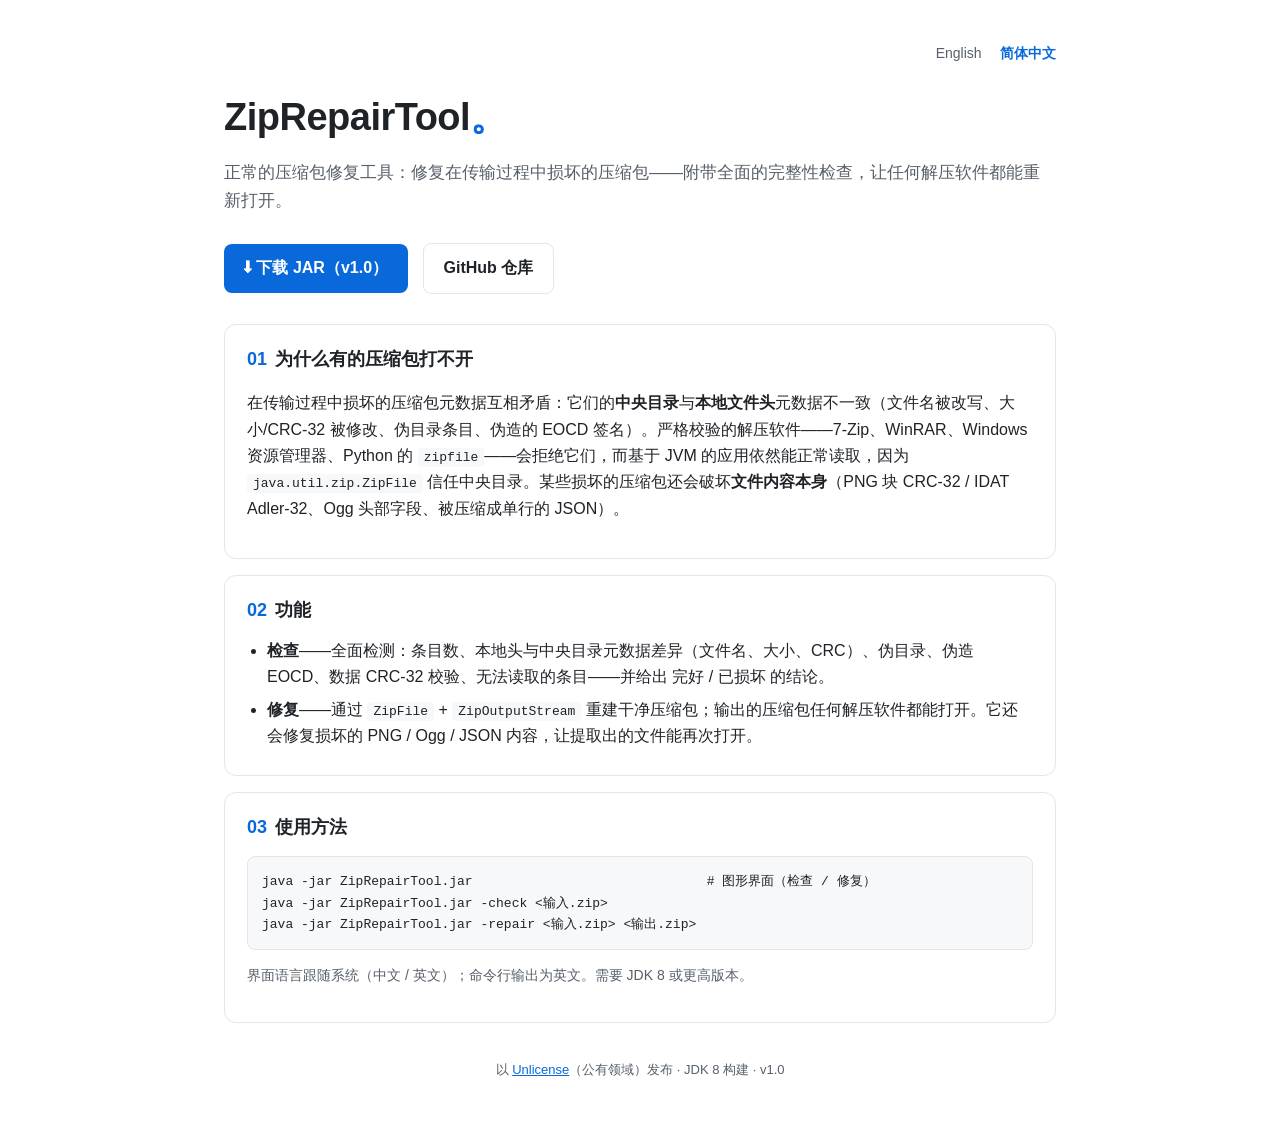
==== docs/index_zh.html @ 423a3acc "Initial release v1.0: general ZIP repair tool" ====
<!DOCTYPE html>
<html lang="zh-CN">
<head>
<meta charset="UTF-8">
<meta name="viewport" content="width=device-width, initial-scale=1.0">
<title>ZipRepairTool</title>
<link rel="stylesheet" href="style.css">
<script src="app.js" defer></script>
</head>
<body>
<div class="wrap">
  <div class="lang">
    <a href="index.html">English</a>
    <a href="index_zh.html" class="active">简体中文</a>
  </div>

  <h1>ZipRepairTool<span class="dot">。</span></h1>
  <p class="sub">正常的压缩包修复工具：修复在传输过程中损坏的压缩包——附带全面的完整性检查，让任何解压软件都能重新打开。</p>

  <div class="btn-row">
    <a class="btn" data-download href="https://github.com/848488489-ff/ZipRepairTool/releases/download/v1.0/ZipRepairTool.jar">&#11015; 下载 JAR（v1.0）</a>
    <a class="btn ghost" href="https://github.com/848488489-ff/ZipRepairTool">GitHub 仓库</a>
  </div>

  <div class="card">
    <h2><span class="n">01</span>为什么有的压缩包打不开</h2>
    <p>在传输过程中损坏的压缩包元数据互相矛盾：它们的<b>中央目录</b>与<b>本地文件头</b>元数据不一致（文件名被改写、大小/CRC-32 被修改、伪目录条目、伪造的 EOCD 签名）。严格校验的解压软件——7-Zip、WinRAR、Windows 资源管理器、Python 的 <code>zipfile</code>——会拒绝它们，而基于 JVM 的应用依然能正常读取，因为 <code>java.util.zip.ZipFile</code> 信任中央目录。某些损坏的压缩包还会破坏<b>文件内容本身</b>（PNG 块 CRC-32 / IDAT Adler-32、Ogg 头部字段、被压缩成单行的 JSON）。</p>
  </div>

  <div class="card">
    <h2><span class="n">02</span>功能</h2>
    <ul>
      <li><b>检查</b>——全面检测：条目数、本地头与中央目录元数据差异（文件名、大小、CRC）、伪目录、伪造 EOCD、数据 CRC-32 校验、无法读取的条目——并给出 完好 / 已损坏 的结论。</li>
      <li><b>修复</b>——通过 <code>ZipFile</code> + <code>ZipOutputStream</code> 重建干净压缩包；输出的压缩包任何解压软件都能打开。它还会修复损坏的 PNG / Ogg / JSON 内容，让提取出的文件能再次打开。</li>
    </ul>
  </div>

  <div class="card">
    <h2><span class="n">03</span>使用方法</h2>
    <pre><code>java -jar ZipRepairTool.jar                              # 图形界面（检查 / 修复）
java -jar ZipRepairTool.jar -check &lt;输入.zip&gt;
java -jar ZipRepairTool.jar -repair &lt;输入.zip&gt; &lt;输出.zip&gt;</code></pre>
    <p class="muted">界面语言跟随系统（中文 / 英文）；命令行输出为英文。需要 JDK 8 或更高版本。</p>
  </div>

  <div class="footer">
    以 <a href="https://unlicense.org">Unlicense</a>（公有领域）发布 &middot; JDK 8 构建 &middot; <span data-version>v1.0</span>
  </div>
</div>
</body>
</html>
---- docs/style.css ----
:root { --bg:#ffffff; --card:#ffffff; --border:#e3e6ea; --text:#1f2328; --muted:#57606a; --accent:#0969da; --code-bg:#f6f8fa; }
* { box-sizing:border-box; }
body { margin:0; background:var(--bg); color:var(--text); font-family:-apple-system,"Segoe UI",Roboto,"Helvetica Neue","Microsoft YaHei",sans-serif; line-height:1.65; }
.wrap { max-width:880px; margin:0 auto; padding:40px 24px 60px; }
.lang { text-align:right; margin-bottom:20px; }
.lang a { color:var(--muted); text-decoration:none; margin-left:14px; font-size:14px; }
.lang a.active { color:var(--accent); font-weight:600; }
h1 { font-size:38px; margin:0 0 10px; letter-spacing:-.5px; }
h1 .dot { color:var(--accent); }
.sub { color:var(--muted); font-size:17px; margin:0 0 28px; }
.btn-row { margin:0 0 30px; }
.btn { display:inline-block; background:var(--accent); color:#fff; padding:11px 20px; border-radius:8px; text-decoration:none; font-weight:600; margin-right:10px; }
.btn:hover { opacity:.9; }
.btn.ghost { background:transparent; border:1px solid var(--border); color:var(--text); }
.card { background:var(--card); border:1px solid var(--border); border-radius:12px; padding:20px 22px; margin:16px 0; }
.card h2 { margin:0 0 12px; font-size:18px; }
.card h2 .n { color:var(--accent); margin-right:8px; }
ul { margin:0; padding-left:20px; }
li { margin:6px 0; }
code { background:var(--code-bg); padding:2px 6px; border-radius:4px; font-size:13px; }
pre { background:var(--code-bg); border:1px solid var(--border); border-radius:8px; padding:14px; overflow-x:auto; font-size:13px; }
pre code { background:none; padding:0; }
.muted { color:var(--muted); font-size:14px; }
.footer { margin-top:36px; color:var(--muted); font-size:13px; text-align:center; }
a { color:var(--accent); }
hr { border:none; border-top:1px solid var(--border); margin:28px 0; }
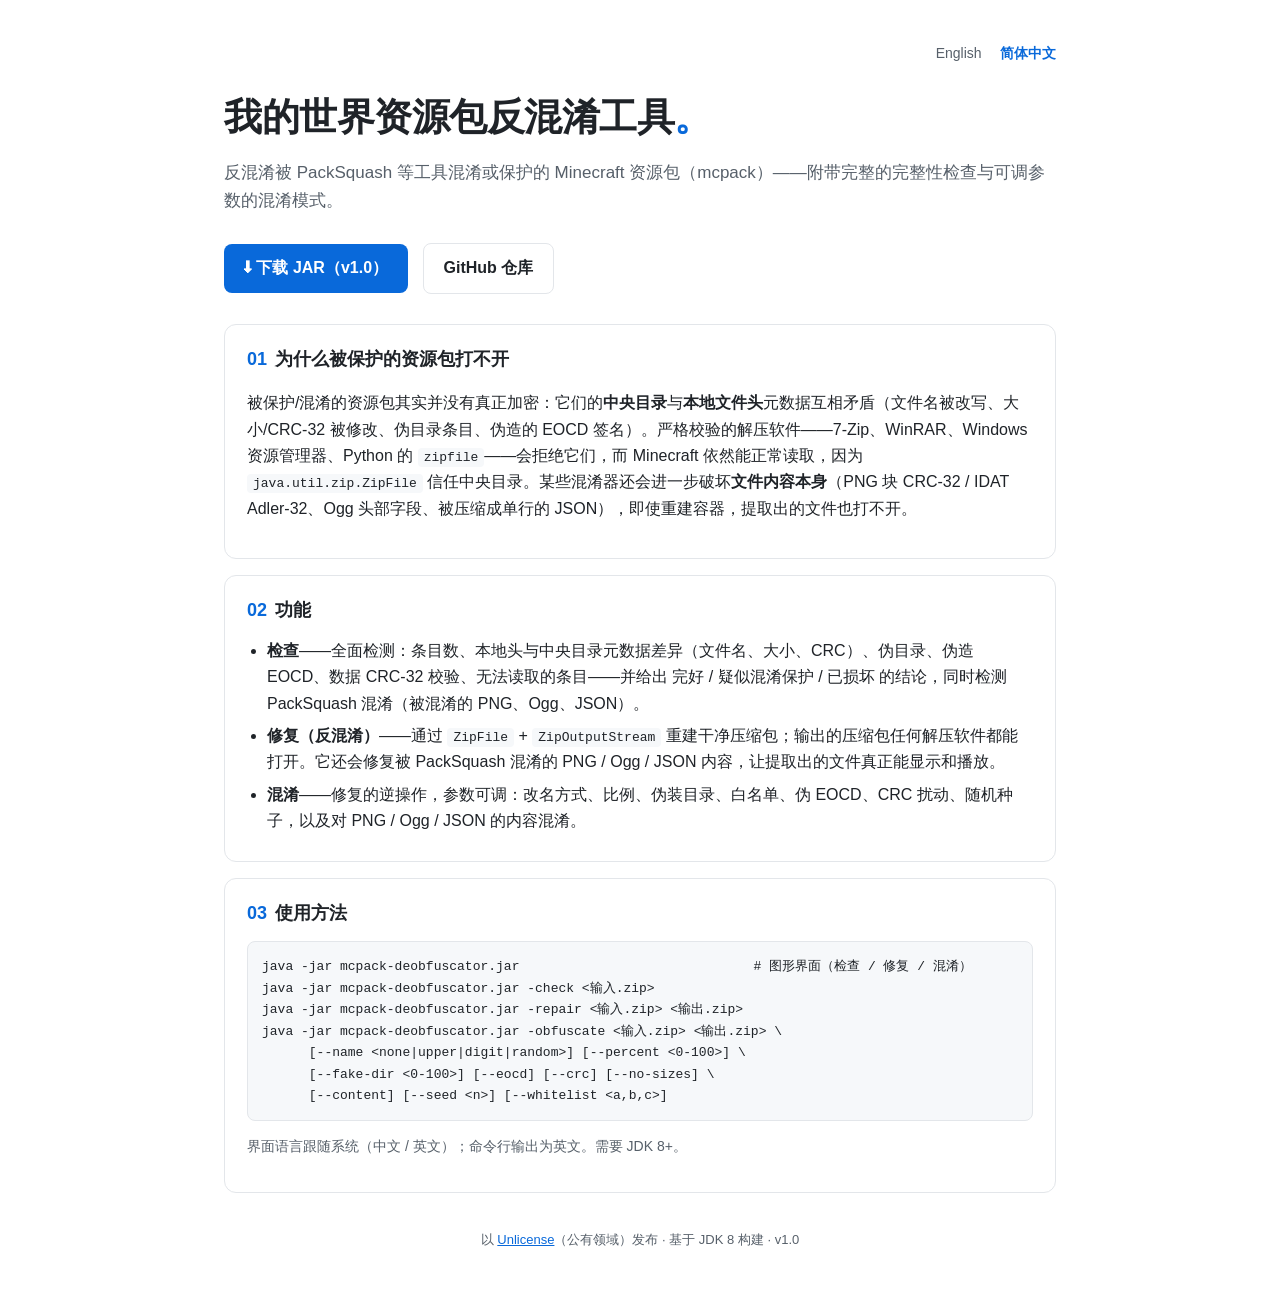
==== commit fae76c38: "Rename project to mcpack-deobfuscator: deobfuscate Minecraft resource packs (mcpack) protected or ob" ====
--- a/docs/index_zh.html
+++ b/docs/index_zh.html
@@ -1,51 +1,56 @@
-<!DOCTYPE html>
-<html lang="zh-CN">
-<head>
-<meta charset="UTF-8">
-<meta name="viewport" content="width=device-width, initial-scale=1.0">
-<title>ZipRepairTool</title>
-<link rel="stylesheet" href="style.css">
-<script src="app.js" defer></script>
-</head>
-<body>
-<div class="wrap">
-  <div class="lang">
-    <a href="index.html">English</a>
-    <a href="index_zh.html" class="active">简体中文</a>
-  </div>
-
-  <h1>ZipRepairTool<span class="dot">。</span></h1>
-  <p class="sub">正常的压缩包修复工具：修复在传输过程中损坏的压缩包——附带全面的完整性检查，让任何解压软件都能重新打开。</p>
-
-  <div class="btn-row">
-    <a class="btn" data-download href="https://github.com/848488489-ff/ZipRepairTool/releases/download/v1.0/ZipRepairTool.jar">&#11015; 下载 JAR（v1.0）</a>
-    <a class="btn ghost" href="https://github.com/848488489-ff/ZipRepairTool">GitHub 仓库</a>
-  </div>
-
-  <div class="card">
-    <h2><span class="n">01</span>为什么有的压缩包打不开</h2>
-    <p>在传输过程中损坏的压缩包元数据互相矛盾：它们的<b>中央目录</b>与<b>本地文件头</b>元数据不一致（文件名被改写、大小/CRC-32 被修改、伪目录条目、伪造的 EOCD 签名）。严格校验的解压软件——7-Zip、WinRAR、Windows 资源管理器、Python 的 <code>zipfile</code>——会拒绝它们，而基于 JVM 的应用依然能正常读取，因为 <code>java.util.zip.ZipFile</code> 信任中央目录。某些损坏的压缩包还会破坏<b>文件内容本身</b>（PNG 块 CRC-32 / IDAT Adler-32、Ogg 头部字段、被压缩成单行的 JSON）。</p>
-  </div>
-
-  <div class="card">
-    <h2><span class="n">02</span>功能</h2>
-    <ul>
-      <li><b>检查</b>——全面检测：条目数、本地头与中央目录元数据差异（文件名、大小、CRC）、伪目录、伪造 EOCD、数据 CRC-32 校验、无法读取的条目——并给出 完好 / 已损坏 的结论。</li>
-      <li><b>修复</b>——通过 <code>ZipFile</code> + <code>ZipOutputStream</code> 重建干净压缩包；输出的压缩包任何解压软件都能打开。它还会修复损坏的 PNG / Ogg / JSON 内容，让提取出的文件能再次打开。</li>
-    </ul>
-  </div>
-
-  <div class="card">
-    <h2><span class="n">03</span>使用方法</h2>
-    <pre><code>java -jar ZipRepairTool.jar                              # 图形界面（检查 / 修复）
-java -jar ZipRepairTool.jar -check &lt;输入.zip&gt;
-java -jar ZipRepairTool.jar -repair &lt;输入.zip&gt; &lt;输出.zip&gt;</code></pre>
-    <p class="muted">界面语言跟随系统（中文 / 英文）；命令行输出为英文。需要 JDK 8 或更高版本。</p>
-  </div>
-
-  <div class="footer">
-    以 <a href="https://unlicense.org">Unlicense</a>（公有领域）发布 &middot; JDK 8 构建 &middot; <span data-version>v1.0</span>
-  </div>
-</div>
-</body>
-</html>
+<!DOCTYPE html>
+<html lang="zh-CN">
+<head>
+<meta charset="UTF-8">
+<meta name="viewport" content="width=device-width, initial-scale=1.0">
+<title>我的世界资源包反混淆工具</title>
+<link rel="stylesheet" href="style.css">
+<script src="app.js" defer></script>
+</head>
+<body>
+<div class="wrap">
+  <div class="lang">
+    <a href="index.html">English</a>
+    <a href="index_zh.html" class="active">简体中文</a>
+  </div>
+
+  <h1>我的世界资源包反混淆工具<span class="dot">。</span></h1>
+  <p class="sub">反混淆被 PackSquash 等工具混淆或保护的 Minecraft 资源包（mcpack）——附带完整的完整性检查与可调参数的混淆模式。</p>
+
+  <div class="btn-row">
+    <a class="btn" data-download href="https://github.com/848488489-ff/mcpack-deobfuscator/releases/download/v1.0/mcpack-deobfuscator.jar">&#11015; 下载 JAR（v1.0）</a>
+    <a class="btn ghost" href="https://github.com/848488489-ff/mcpack-deobfuscator">GitHub 仓库</a>
+  </div>
+
+  <div class="card">
+    <h2><span class="n">01</span>为什么被保护的资源包打不开</h2>
+    <p>被保护/混淆的资源包其实并没有真正加密：它们的<b>中央目录</b>与<b>本地文件头</b>元数据互相矛盾（文件名被改写、大小/CRC-32 被修改、伪目录条目、伪造的 EOCD 签名）。严格校验的解压软件——7-Zip、WinRAR、Windows 资源管理器、Python 的 <code>zipfile</code>——会拒绝它们，而 Minecraft 依然能正常读取，因为 <code>java.util.zip.ZipFile</code> 信任中央目录。某些混淆器还会进一步破坏<b>文件内容本身</b>（PNG 块 CRC-32 / IDAT Adler-32、Ogg 头部字段、被压缩成单行的 JSON），即使重建容器，提取出的文件也打不开。</p>
+  </div>
+
+  <div class="card">
+    <h2><span class="n">02</span>功能</h2>
+    <ul>
+      <li><b>检查</b>——全面检测：条目数、本地头与中央目录元数据差异（文件名、大小、CRC）、伪目录、伪造 EOCD、数据 CRC-32 校验、无法读取的条目——并给出 完好 / 疑似混淆保护 / 已损坏 的结论，同时检测 PackSquash 混淆（被混淆的 PNG、Ogg、JSON）。</li>
+      <li><b>修复（反混淆）</b>——通过 <code>ZipFile</code> + <code>ZipOutputStream</code> 重建干净压缩包；输出的压缩包任何解压软件都能打开。它还会修复被 PackSquash 混淆的 PNG / Ogg / JSON 内容，让提取出的文件真正能显示和播放。</li>
+      <li><b>混淆</b>——修复的逆操作，参数可调：改名方式、比例、伪装目录、白名单、伪 EOCD、CRC 扰动、随机种子，以及对 PNG / Ogg / JSON 的内容混淆。</li>
+    </ul>
+  </div>
+
+  <div class="card">
+    <h2><span class="n">03</span>使用方法</h2>
+    <pre><code>java -jar mcpack-deobfuscator.jar                              # 图形界面（检查 / 修复 / 混淆）
+java -jar mcpack-deobfuscator.jar -check &lt;输入.zip&gt;
+java -jar mcpack-deobfuscator.jar -repair &lt;输入.zip&gt; &lt;输出.zip&gt;
+java -jar mcpack-deobfuscator.jar -obfuscate &lt;输入.zip&gt; &lt;输出.zip&gt; \
+      [--name &lt;none|upper|digit|random&gt;] [--percent &lt;0-100&gt;] \
+      [--fake-dir &lt;0-100&gt;] [--eocd] [--crc] [--no-sizes] \
+      [--content] [--seed &lt;n&gt;] [--whitelist &lt;a,b,c&gt;]</code></pre>
+    <p class="muted">界面语言跟随系统（中文 / 英文）；命令行输出为英文。需要 JDK 8+。</p>
+  </div>
+
+  <div class="footer">
+    以 <a href="https://unlicense.org">Unlicense</a>（公有领域）发布 &middot; 基于 JDK 8 构建 &middot; <span data-version>v1.0</span>
+  </div>
+</div>
+</body>
+</html>
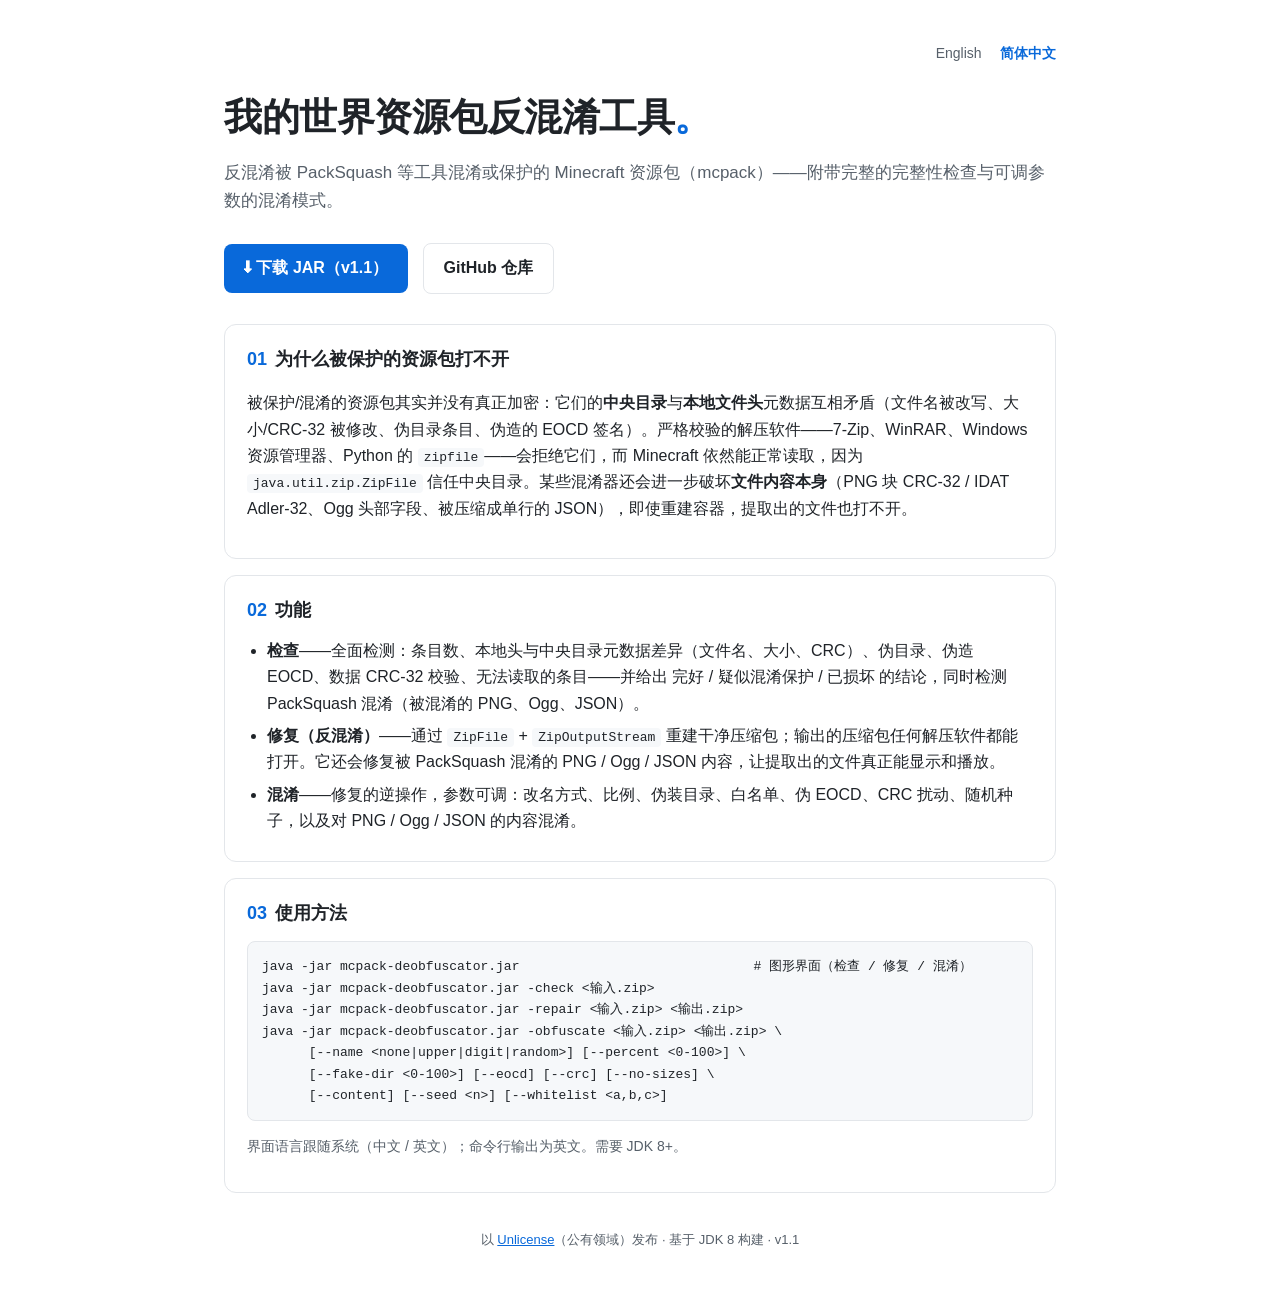
==== commit 1c34e387: "Bump version to 1.1; simplify About dialog to match the main UI and add Check for updates (GitHub AP" ====
--- a/docs/index_zh.html
+++ b/docs/index_zh.html
@@ -18,7 +18,7 @@
   <p class="sub">反混淆被 PackSquash 等工具混淆或保护的 Minecraft 资源包（mcpack）——附带完整的完整性检查与可调参数的混淆模式。</p>
 
   <div class="btn-row">
-    <a class="btn" data-download href="https://github.com/848488489-ff/mcpack-deobfuscator/releases/download/v1.0/mcpack-deobfuscator.jar">&#11015; 下载 JAR（v1.0）</a>
+    <a class="btn" data-download href="https://github.com/848488489-ff/mcpack-deobfuscator/releases/download/v1.1/mcpack-deobfuscator.jar">&#11015; 下载 JAR（v1.1）</a>
     <a class="btn ghost" href="https://github.com/848488489-ff/mcpack-deobfuscator">GitHub 仓库</a>
   </div>
 
@@ -49,7 +49,7 @@
   </div>
 
   <div class="footer">
-    以 <a href="https://unlicense.org">Unlicense</a>（公有领域）发布 &middot; 基于 JDK 8 构建 &middot; <span data-version>v1.0</span>
+    以 <a href="https://unlicense.org">Unlicense</a>（公有领域）发布 &middot; 基于 JDK 8 构建 &middot; <span data-version>v1.1</span>
   </div>
 </div>
 </body>
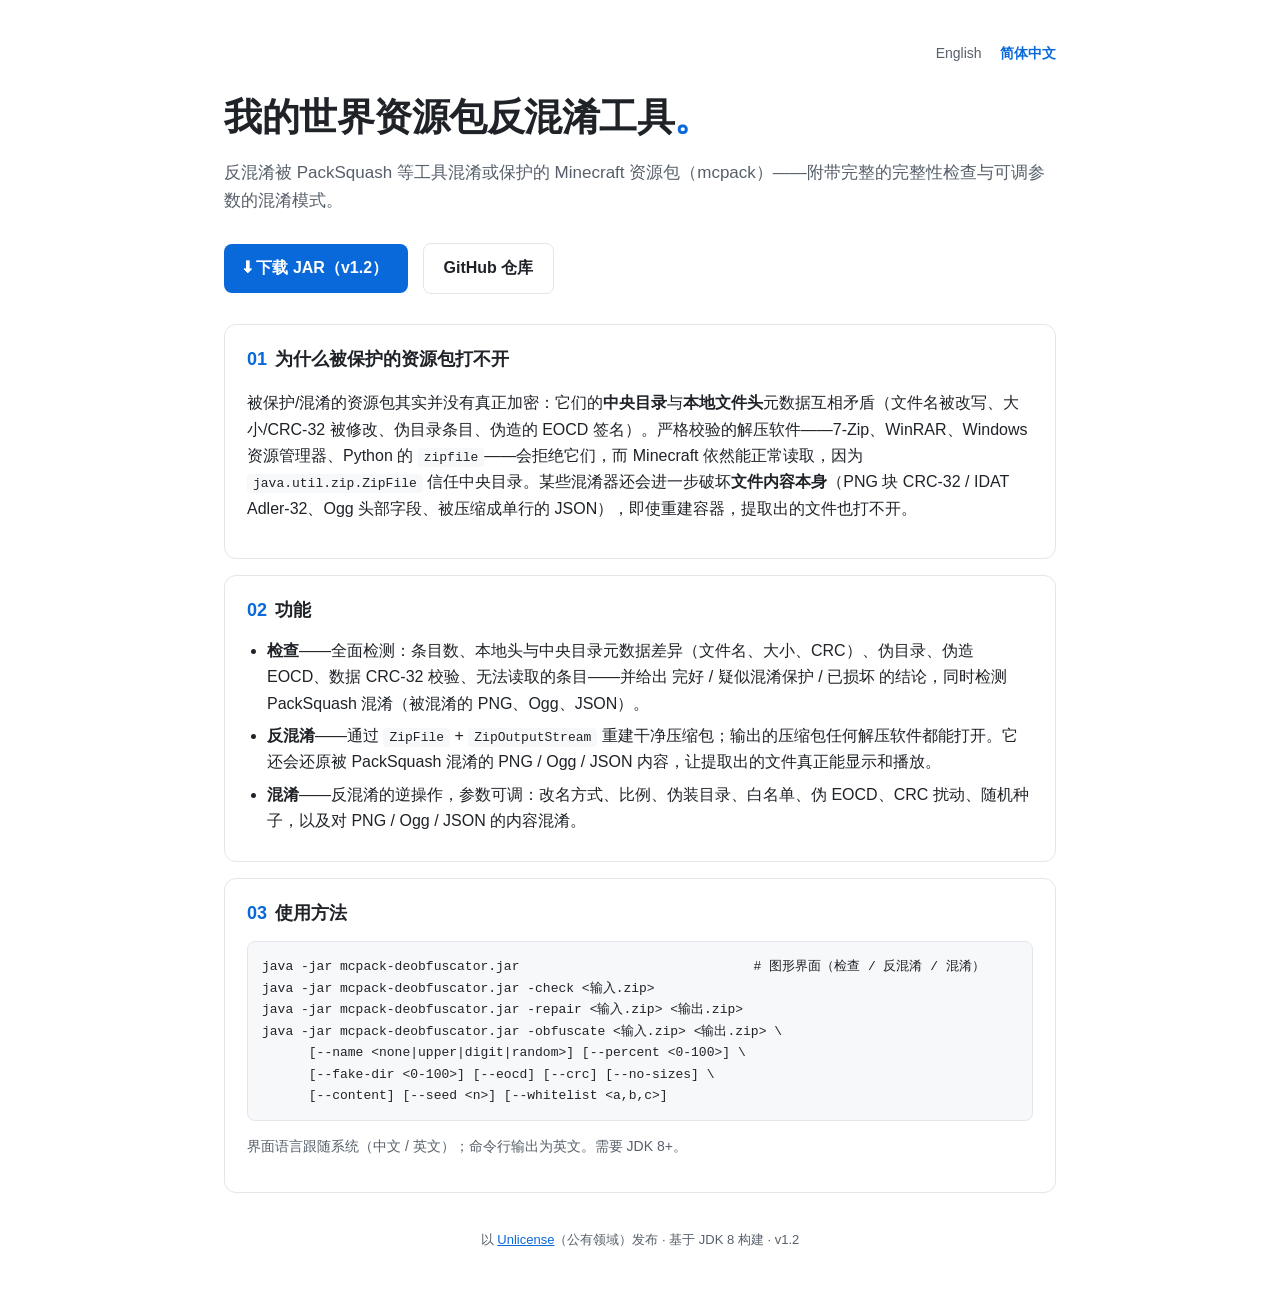
==== commit 507a4d27: "Rename repair to deobfuscate; warn when input==output; show elapsed time for check/deobfuscate/obfus" ====
--- a/docs/index_zh.html
+++ b/docs/index_zh.html
@@ -18,7 +18,7 @@
   <p class="sub">反混淆被 PackSquash 等工具混淆或保护的 Minecraft 资源包（mcpack）——附带完整的完整性检查与可调参数的混淆模式。</p>
 
   <div class="btn-row">
-    <a class="btn" data-download href="https://github.com/848488489-ff/mcpack-deobfuscator/releases/download/v1.1/mcpack-deobfuscator.jar">&#11015; 下载 JAR（v1.1）</a>
+    <a class="btn" data-download href="https://github.com/848488489-ff/mcpack-deobfuscator/releases/download/v1.2/mcpack-deobfuscator.jar">&#11015; 下载 JAR（v1.2）</a>
     <a class="btn ghost" href="https://github.com/848488489-ff/mcpack-deobfuscator">GitHub 仓库</a>
   </div>
 
@@ -31,14 +31,14 @@
     <h2><span class="n">02</span>功能</h2>
     <ul>
       <li><b>检查</b>——全面检测：条目数、本地头与中央目录元数据差异（文件名、大小、CRC）、伪目录、伪造 EOCD、数据 CRC-32 校验、无法读取的条目——并给出 完好 / 疑似混淆保护 / 已损坏 的结论，同时检测 PackSquash 混淆（被混淆的 PNG、Ogg、JSON）。</li>
-      <li><b>修复（反混淆）</b>——通过 <code>ZipFile</code> + <code>ZipOutputStream</code> 重建干净压缩包；输出的压缩包任何解压软件都能打开。它还会修复被 PackSquash 混淆的 PNG / Ogg / JSON 内容，让提取出的文件真正能显示和播放。</li>
-      <li><b>混淆</b>——修复的逆操作，参数可调：改名方式、比例、伪装目录、白名单、伪 EOCD、CRC 扰动、随机种子，以及对 PNG / Ogg / JSON 的内容混淆。</li>
+      <li><b>反混淆</b>——通过 <code>ZipFile</code> + <code>ZipOutputStream</code> 重建干净压缩包；输出的压缩包任何解压软件都能打开。它还会还原被 PackSquash 混淆的 PNG / Ogg / JSON 内容，让提取出的文件真正能显示和播放。</li>
+      <li><b>混淆</b>——反混淆的逆操作，参数可调：改名方式、比例、伪装目录、白名单、伪 EOCD、CRC 扰动、随机种子，以及对 PNG / Ogg / JSON 的内容混淆。</li>
     </ul>
   </div>
 
   <div class="card">
     <h2><span class="n">03</span>使用方法</h2>
-    <pre><code>java -jar mcpack-deobfuscator.jar                              # 图形界面（检查 / 修复 / 混淆）
+    <pre><code>java -jar mcpack-deobfuscator.jar                              # 图形界面（检查 / 反混淆 / 混淆）
 java -jar mcpack-deobfuscator.jar -check &lt;输入.zip&gt;
 java -jar mcpack-deobfuscator.jar -repair &lt;输入.zip&gt; &lt;输出.zip&gt;
 java -jar mcpack-deobfuscator.jar -obfuscate &lt;输入.zip&gt; &lt;输出.zip&gt; \
@@ -49,7 +49,7 @@
   </div>
 
   <div class="footer">
-    以 <a href="https://unlicense.org">Unlicense</a>（公有领域）发布 &middot; 基于 JDK 8 构建 &middot; <span data-version>v1.1</span>
+    以 <a href="https://unlicense.org">Unlicense</a>（公有领域）发布 &middot; 基于 JDK 8 构建 &middot; <span data-version>v1.2</span>
   </div>
 </div>
 </body>
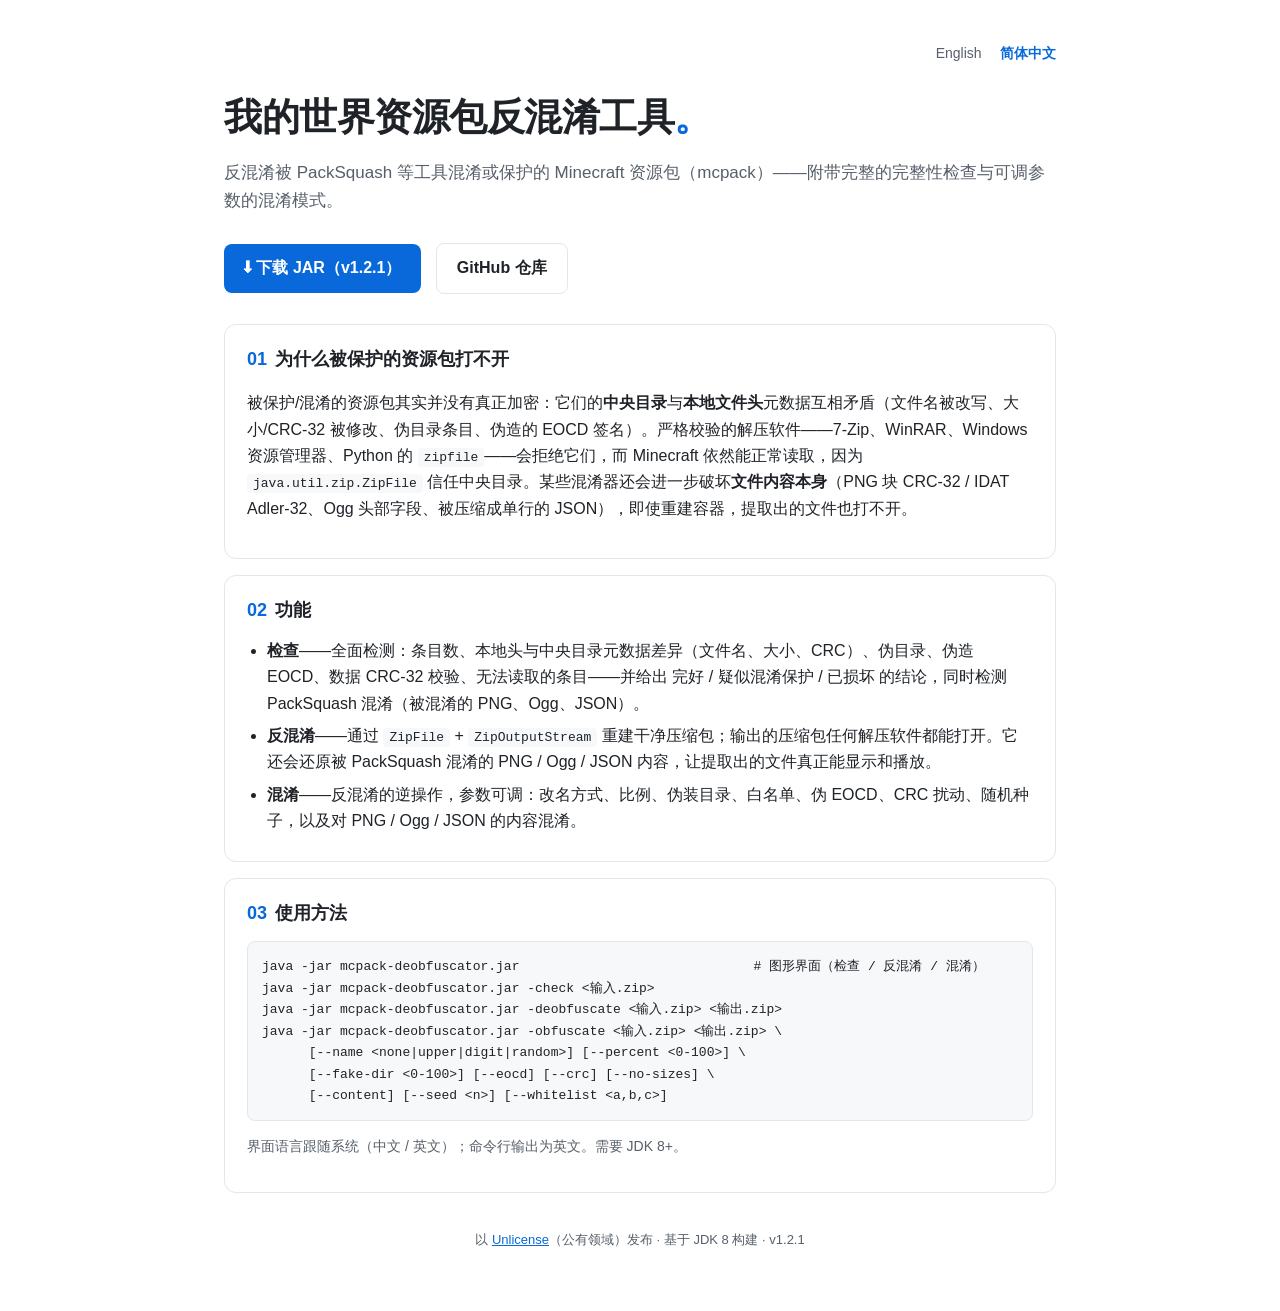
==== commit 0af419e9: "Version 1.2.1: rename package to com.github._848488489_ff.mcpack_deobfuscator (reverse-DNS); rename " ====
--- a/docs/index_zh.html
+++ b/docs/index_zh.html
@@ -18,7 +18,7 @@
   <p class="sub">反混淆被 PackSquash 等工具混淆或保护的 Minecraft 资源包（mcpack）——附带完整的完整性检查与可调参数的混淆模式。</p>
 
   <div class="btn-row">
-    <a class="btn" data-download href="https://github.com/848488489-ff/mcpack-deobfuscator/releases/download/v1.2/mcpack-deobfuscator.jar">&#11015; 下载 JAR（v1.2）</a>
+    <a class="btn" data-download href="https://github.com/848488489-ff/mcpack-deobfuscator/releases/download/v1.2.1.1/mcpack-deobfuscator.jar">&#11015; 下载 JAR（v1.2.1）</a>
     <a class="btn ghost" href="https://github.com/848488489-ff/mcpack-deobfuscator">GitHub 仓库</a>
   </div>
 
@@ -40,7 +40,7 @@
     <h2><span class="n">03</span>使用方法</h2>
     <pre><code>java -jar mcpack-deobfuscator.jar                              # 图形界面（检查 / 反混淆 / 混淆）
 java -jar mcpack-deobfuscator.jar -check &lt;输入.zip&gt;
-java -jar mcpack-deobfuscator.jar -repair &lt;输入.zip&gt; &lt;输出.zip&gt;
+java -jar mcpack-deobfuscator.jar -deobfuscate &lt;输入.zip&gt; &lt;输出.zip&gt;
 java -jar mcpack-deobfuscator.jar -obfuscate &lt;输入.zip&gt; &lt;输出.zip&gt; \
       [--name &lt;none|upper|digit|random&gt;] [--percent &lt;0-100&gt;] \
       [--fake-dir &lt;0-100&gt;] [--eocd] [--crc] [--no-sizes] \
@@ -49,7 +49,7 @@
   </div>
 
   <div class="footer">
-    以 <a href="https://unlicense.org">Unlicense</a>（公有领域）发布 &middot; 基于 JDK 8 构建 &middot; <span data-version>v1.2</span>
+    以 <a href="https://unlicense.org">Unlicense</a>（公有领域）发布 &middot; 基于 JDK 8 构建 &middot; <span data-version>v1.2.1</span>
   </div>
 </div>
 </body>
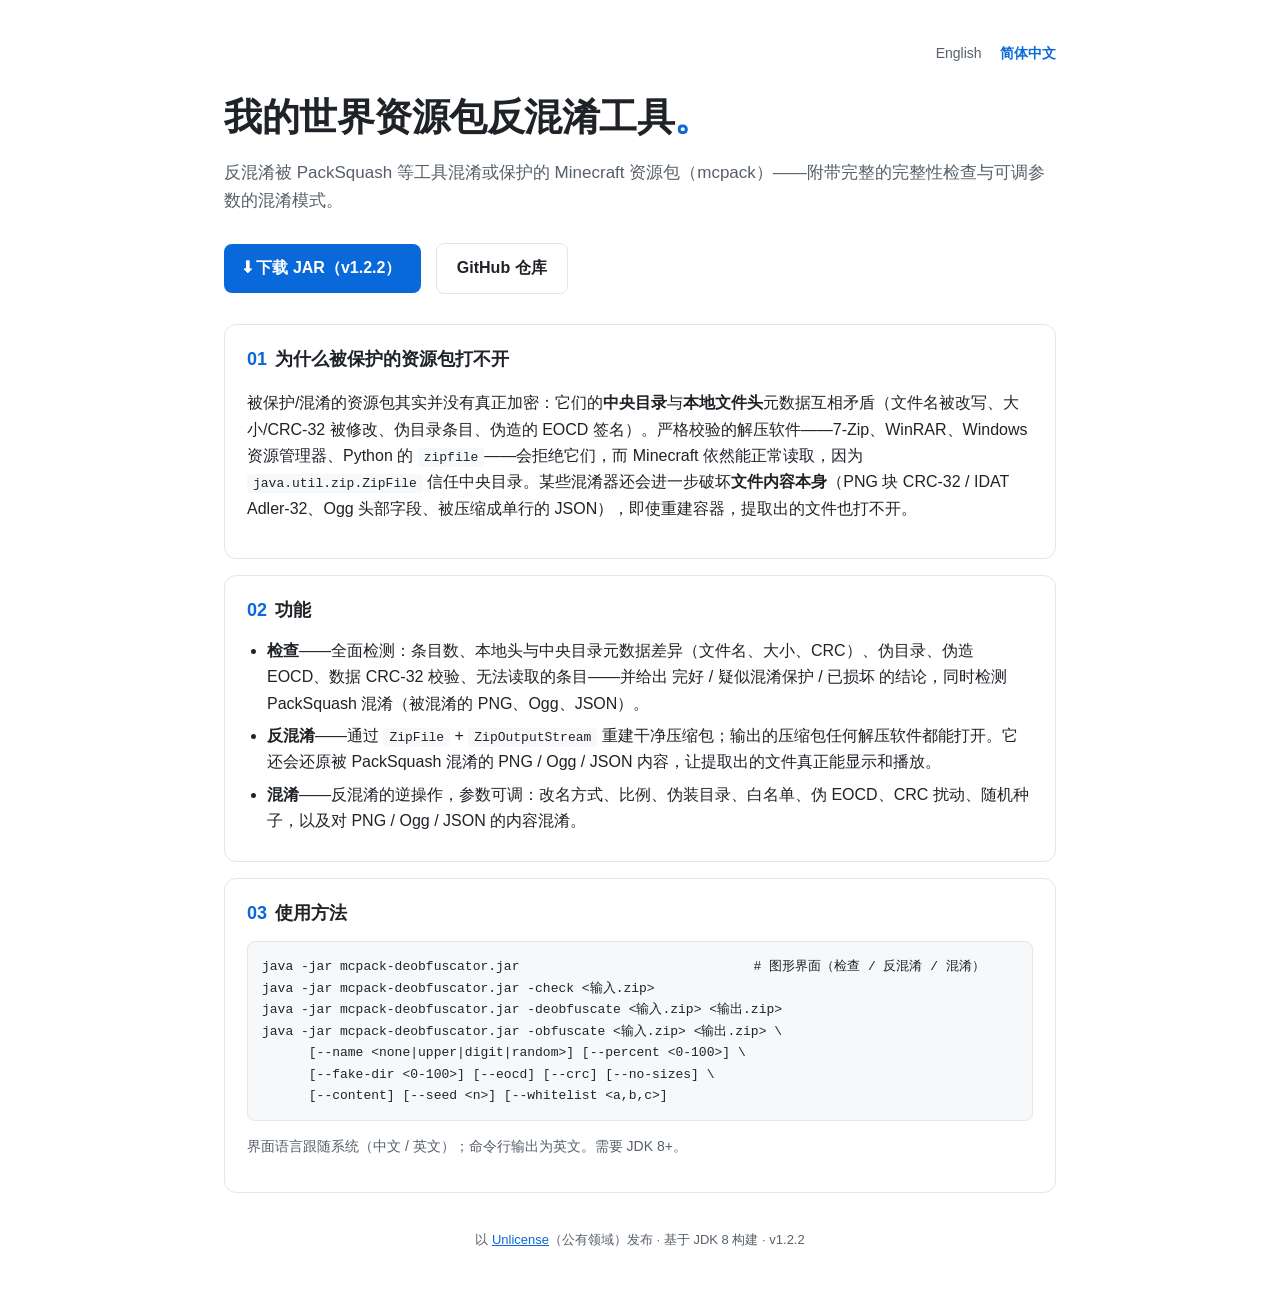
==== commit a0f23a4d: "v1.2.2: optional check-configuration file (properties), never required; validate config itself via -" ====
--- a/docs/index_zh.html
+++ b/docs/index_zh.html
@@ -18,7 +18,7 @@
   <p class="sub">反混淆被 PackSquash 等工具混淆或保护的 Minecraft 资源包（mcpack）——附带完整的完整性检查与可调参数的混淆模式。</p>
 
   <div class="btn-row">
-    <a class="btn" data-download href="https://github.com/848488489-ff/mcpack-deobfuscator/releases/download/v1.2.1.1/mcpack-deobfuscator.jar">&#11015; 下载 JAR（v1.2.1）</a>
+    <a class="btn" data-download href="https://github.com/848488489-ff/mcpack-deobfuscator/releases/download/v1.2.2.1/mcpack-deobfuscator.jar">&#11015; 下载 JAR（v1.2.2）</a>
     <a class="btn ghost" href="https://github.com/848488489-ff/mcpack-deobfuscator">GitHub 仓库</a>
   </div>
 
@@ -49,7 +49,7 @@
   </div>
 
   <div class="footer">
-    以 <a href="https://unlicense.org">Unlicense</a>（公有领域）发布 &middot; 基于 JDK 8 构建 &middot; <span data-version>v1.2.1</span>
+    以 <a href="https://unlicense.org">Unlicense</a>（公有领域）发布 &middot; 基于 JDK 8 构建 &middot; <span data-version>v1.2.2</span>
   </div>
 </div>
 </body>
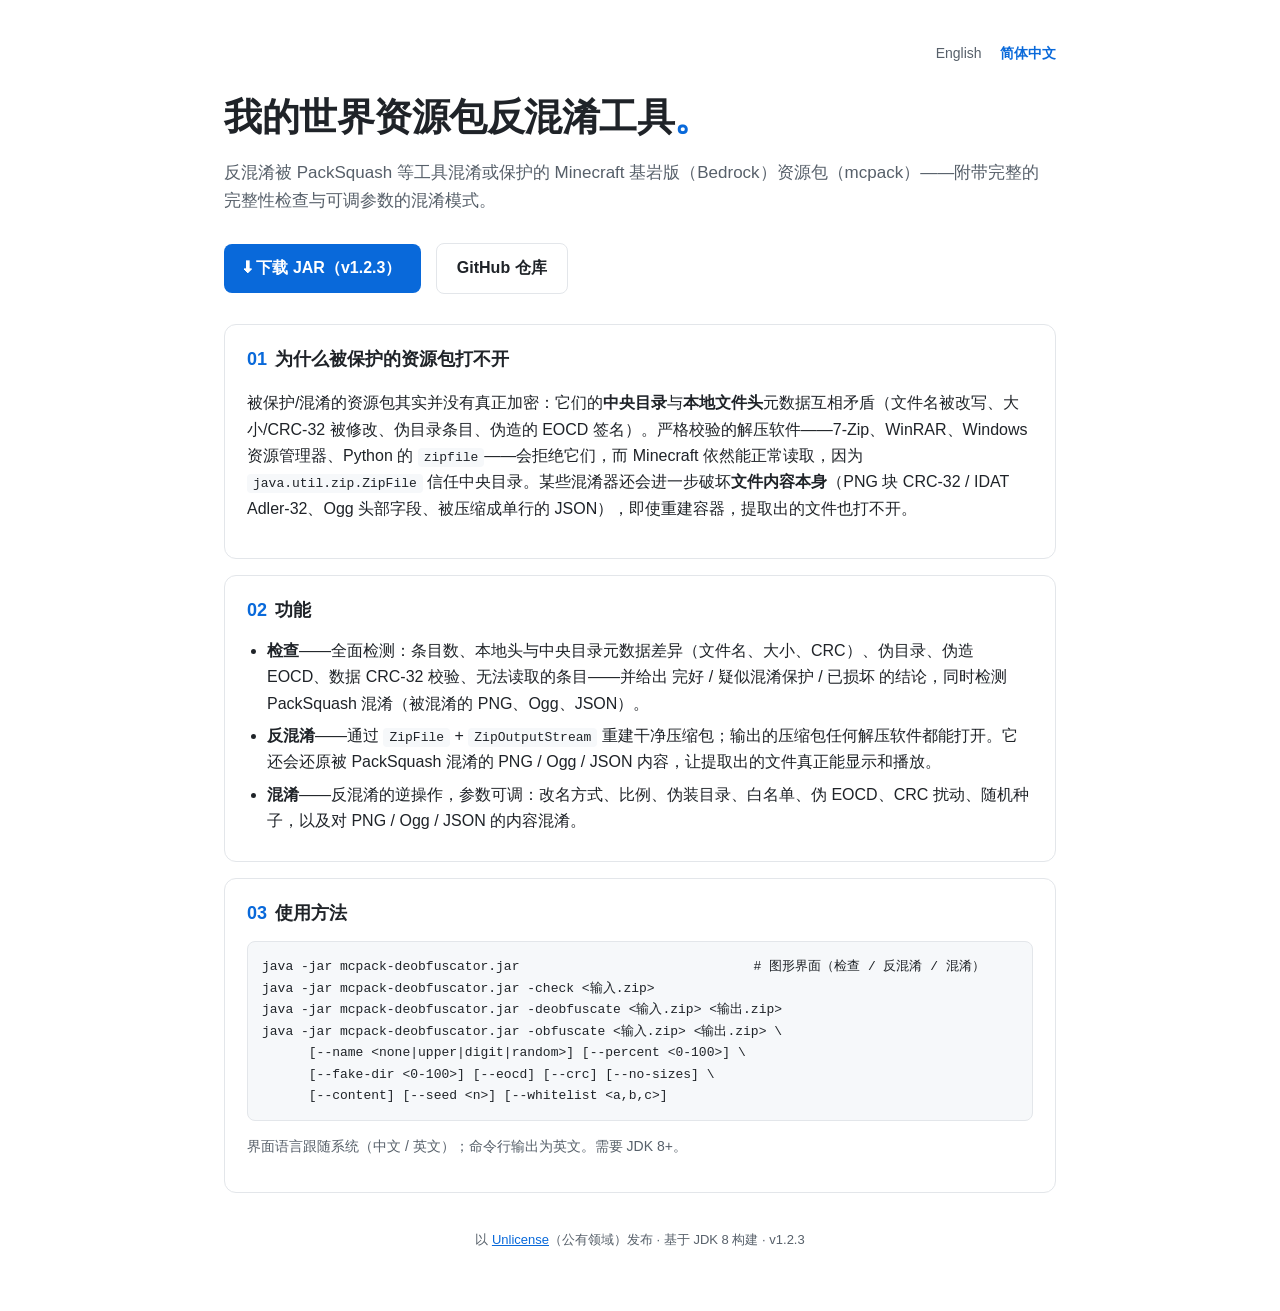
==== commit 397b3a07: "v1.2.3: support Minecraft Bedrock edition resource packs (mcpack; a mcpack is a ZIP with .mcpack ext" ====
--- a/docs/index_zh.html
+++ b/docs/index_zh.html
@@ -15,10 +15,10 @@
   </div>
 
   <h1>我的世界资源包反混淆工具<span class="dot">。</span></h1>
-  <p class="sub">反混淆被 PackSquash 等工具混淆或保护的 Minecraft 资源包（mcpack）——附带完整的完整性检查与可调参数的混淆模式。</p>
+  <p class="sub">反混淆被 PackSquash 等工具混淆或保护的 Minecraft 基岩版（Bedrock）资源包（mcpack）——附带完整的完整性检查与可调参数的混淆模式。</p>
 
   <div class="btn-row">
-    <a class="btn" data-download href="https://github.com/848488489-ff/mcpack-deobfuscator/releases/download/v1.2.2.1/mcpack-deobfuscator.jar">&#11015; 下载 JAR（v1.2.2）</a>
+    <a class="btn" data-download href="https://github.com/848488489-ff/mcpack-deobfuscator/releases/download/v1.2.3.1/mcpack-deobfuscator.jar">&#11015; 下载 JAR（v1.2.3）</a>
     <a class="btn ghost" href="https://github.com/848488489-ff/mcpack-deobfuscator">GitHub 仓库</a>
   </div>
 
@@ -49,7 +49,7 @@
   </div>
 
   <div class="footer">
-    以 <a href="https://unlicense.org">Unlicense</a>（公有领域）发布 &middot; 基于 JDK 8 构建 &middot; <span data-version>v1.2.2</span>
+    以 <a href="https://unlicense.org">Unlicense</a>（公有领域）发布 &middot; 基于 JDK 8 构建 &middot; <span data-version>v1.2.3</span>
   </div>
 </div>
 </body>
